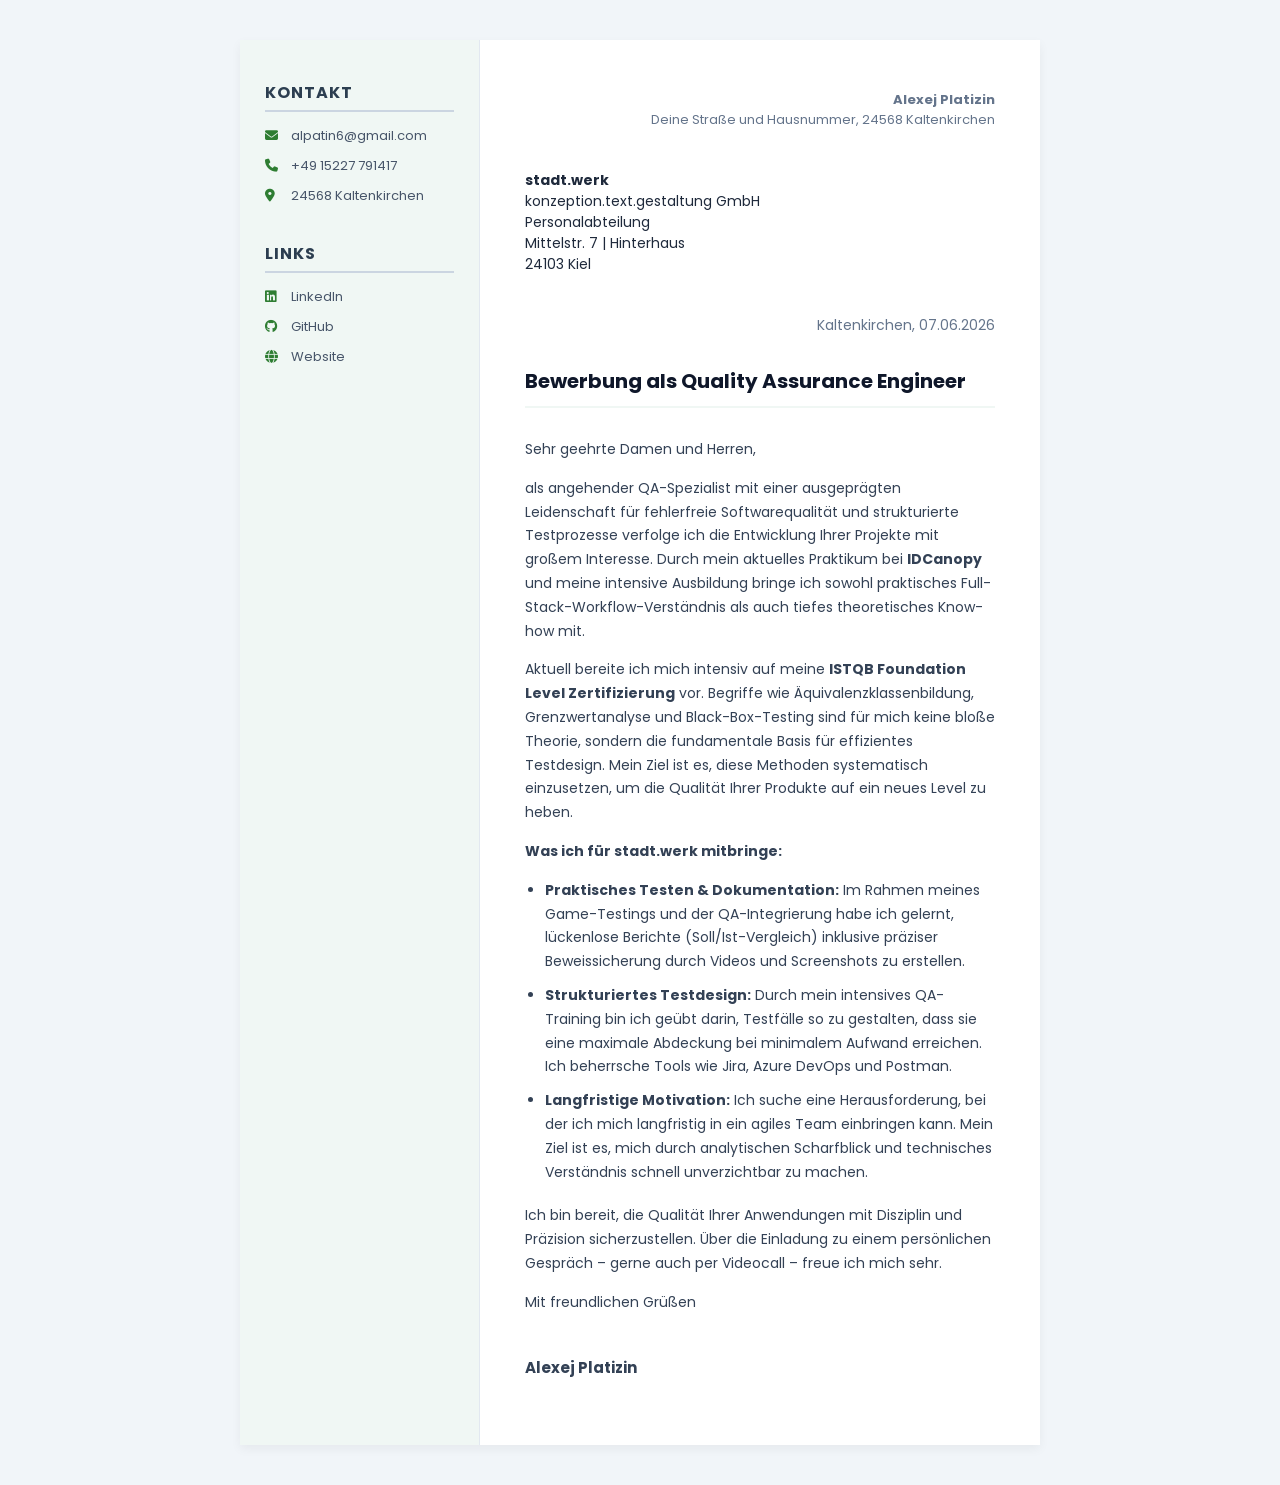
==== anschreiben.html @ 5e62adc7 "templates to compled website anschreibem.html & anschreiben.css" ====
<!DOCTYPE html>
<html lang="de">
<head>
    <meta charset="UTF-8">
    <meta name="viewport" content="width=device-width, initial-scale=1.0">
    <title>Bewerbung | Alexej Platizin</title>
    <link href="https://fonts.googleapis.com/css2?family=Poppins:wght=300;400;600;700&display=swap" rel="stylesheet">
    <link rel="stylesheet" href="https://cdnjs.cloudflare.com/ajax/libs/font-awesome/6.4.0/css/all.min.css">
    <link rel="stylesheet" href="anschreiben.css">
</head>
<body>

    <div class="bewerbung-container">

        <aside class="sidebar">
            <div class="sidebar-section">
                <h3>Kontakt</h3>
                <p><i class="fas fa-envelope"></i> <a href="mailto:alpatin6@gmail.com">alpatin6@gmail.com</a></p>
                <p><i class="fas fa-phone"></i> +49 15227 791417</p>
                <p><i class="fas fa-map-marker-alt"></i> 24568 Kaltenkirchen</p>
            </div>

            <div class="sidebar-section">
                <h3>Links</h3>
                <p><i class="fab fa-linkedin"></i> <a href="https://www.linkedin.com/notifications/?filter=all" target="_blank">LinkedIn</a></p>
                <p><i class="fab fa-github"></i> <a href="https://github.com/Alexej76-ux" target="_blank">GitHub</a></p>
                <p><i class="fas fa-globe"></i> <a href="https://alexej-platizin.vercel.app" target="_blank">Website</a></p>
            </div>
        </aside>

        <main class="main-content">

            <div class="sender-info">
                <strong>Alexej Platizin</strong><br>
                Deine Straße und Hausnummer, 24568 Kaltenkirchen
            </div>

            <div class="recipient-info">
                <strong>stadt.werk</strong><br>
                konzeption.text.gestaltung GmbH<br>
                Personalabteilung<br>
                Mittelstr. 7 | Hinterhaus<br>
                24103 Kiel
            </div>

            <div class="date-line">Kaltenkirchen, 07.06.2026</div>

            <h1 class="subject">Bewerbung als Quality Assurance Engineer</h1>

            <article class="letter-body">
                <p>Sehr geehrte Damen und Herren,</p>

                <p>als angehender QA-Spezialist mit einer ausgeprägten Leidenschaft für fehlerfreie Softwarequalität und strukturierte Testprozesse verfolge ich die Entwicklung Ihrer Projekte mit großem Interesse. Durch mein aktuelles Praktikum bei <strong>IDCanopy</strong> und meine intensive Ausbildung bringe ich sowohl praktisches Full-Stack-Workflow-Verständnis als auch tiefes theoretisches Know-how mit.</p>

                <p>Aktuell bereite ich mich intensiv auf meine <strong>ISTQB Foundation Level Zertifizierung</strong> vor. Begriffe wie Äquivalenzklassenbildung, Grenzwertanalyse und Black-Box-Testing sind für mich keine bloße Theorie, sondern die fundamentale Basis für effizientes Testdesign. Mein Ziel ist es, diese Methoden systematisch einzusetzen, um die Qualität Ihrer Produkte auf ein neues Level zu heben.</p>

                <p><strong>Was ich für stadt.werk mitbringe:</strong></p>
                <ul>
                    <li><strong>Praktisches Testen &amp; Dokumentation:</strong> Im Rahmen meines Game-Testings und der QA-Integrierung habe ich gelernt, lückenlose Berichte (Soll/Ist-Vergleich) inklusive präziser Beweissicherung durch Videos und Screenshots zu erstellen.</li>
                    <li><strong>Strukturiertes Testdesign:</strong> Durch mein intensives QA-Training bin ich geübt darin, Testfälle so zu gestalten, dass sie eine maximale Abdeckung bei minimalem Aufwand erreichen. Ich beherrsche Tools wie Jira, Azure DevOps und Postman.</li>
                    <li><strong>Langfristige Motivation:</strong> Ich suche eine Herausforderung, bei der ich mich langfristig in ein agiles Team einbringen kann. Mein Ziel ist es, mich durch analytischen Scharfblick und technisches Verständnis schnell unverzichtbar zu machen.</li>
                </ul>

                <p>Ich bin bereit, die Qualität Ihrer Anwendungen mit Disziplin und Präzision sicherzustellen. Über die Einladung zu einem persönlichen Gespräch – gerne auch per Videocall – freue ich mich sehr.</p>

                <p>Mit freundlichen Grüßen</p>

                <p class="signature">
                    <strong>Alexej Platizin</strong>
                </p>
            </article>
        </main>

    </div>

</body>
</html>
---- anschreiben.css ----
* {
    margin: 0;
    padding: 0;
    box-sizing: border-box;
    font-family: 'Poppins', sans-serif;
}

body {
    background-color: #f1f5f9;
    padding: 40px 0;
    display: flex;
    justify-content: center;
}

.bewerbung-container {
    width: 800px;
    min-height: 1120px; /* Идеальный размер под формат A4 */
    background-color: #ffffff;
    display: flex;
    box-shadow: 0 4px 10px rgba(0, 0, 0, 0.05);
}

/* Левая панель — очень нежный, бледный зелёный */
.sidebar {
    width: 240px;
    background-color: #f0f7f4; /* Ganz hauchgrün */
    padding: 40px 25px;
    border-right: 1px solid #e2e8f0;
}

.sidebar-section {
    margin-bottom: 35px;
}

.sidebar-section h3 {
    font-size: 16px;
    color: #2c3e50;
    margin-bottom: 15px;
    text-transform: uppercase;
    letter-spacing: 1px;
    border-bottom: 2px solid #cbd5e1;
    padding-bottom: 5px;
}

.sidebar-section p {
    font-size: 13px;
    color: #475569;
    margin-bottom: 12px;
    line-height: 1.4;
    word-break: break-all;
}

.sidebar-section i {
    color: #2e7d32; /* Приглушенный зеленый для иконок */
    margin-right: 8px;
    width: 15px;
}

.sidebar-section a {
    color: #475569;
    text-decoration: none;
}

.sidebar-section a:hover {
    color: #2e7d32;
}

/* Правая основная часть */
.main-content {
    flex: 1;
    padding: 50px 45px;
    background-color: #ffffff;
}

.sender-info {
    font-size: 13px;
    color: #64748b;
    text-align: right;
    margin-bottom: 40px;
}

.recipient-info {
    font-size: 14px;
    color: #1e293b;
    line-height: 1.5;
    margin-bottom: 40px;
}

.date-line {
    text-align: right;
    font-size: 14px;
    color: #64748b;
    margin-bottom: 30px;
}

.subject {
    font-size: 20px;
    color: #0f172a;
    font-weight: 700;
    margin-bottom: 30px;
    border-bottom: 2px solid #f0f7f4;
    padding-bottom: 10px;
}

.letter-body {
    font-size: 14px;
    color: #334155;
    line-height: 1.7;
}

.letter-body p {
    margin-bottom: 15px;
}

.letter-body ul {
    margin-left: 20px;
    margin-bottom: 20px;
}

.letter-body ul li {
    margin-bottom: 10px;
}

.signature {
    margin-top: 40px;
    font-size: 15px;
}
.signature p {
    margin-bottom: 5px;
}

/* --- Адаптивность для мобильных телефонов --- */
@media (max-width: 768px) {
    .bewerbung-container {
        width: 100%;
        flex-direction: column; /* На телефоне боковая панель уйдет наверх, а текст вниз */
    }

    .sidebar {
        width: 100%;
        border-right: none;
        border-bottom: 1px solid #e2e8f0;
    }

    .subject {
        font-size: 16px; /* Уменьшаем заголовок на телефонах, чтобы он не ломался */
        line-height: 1.4;
        word-wrap: break-word;
        hyphens: auto; /* Включает правильный немецкий перенос слов, если телефон слишком узкий */
    }
}
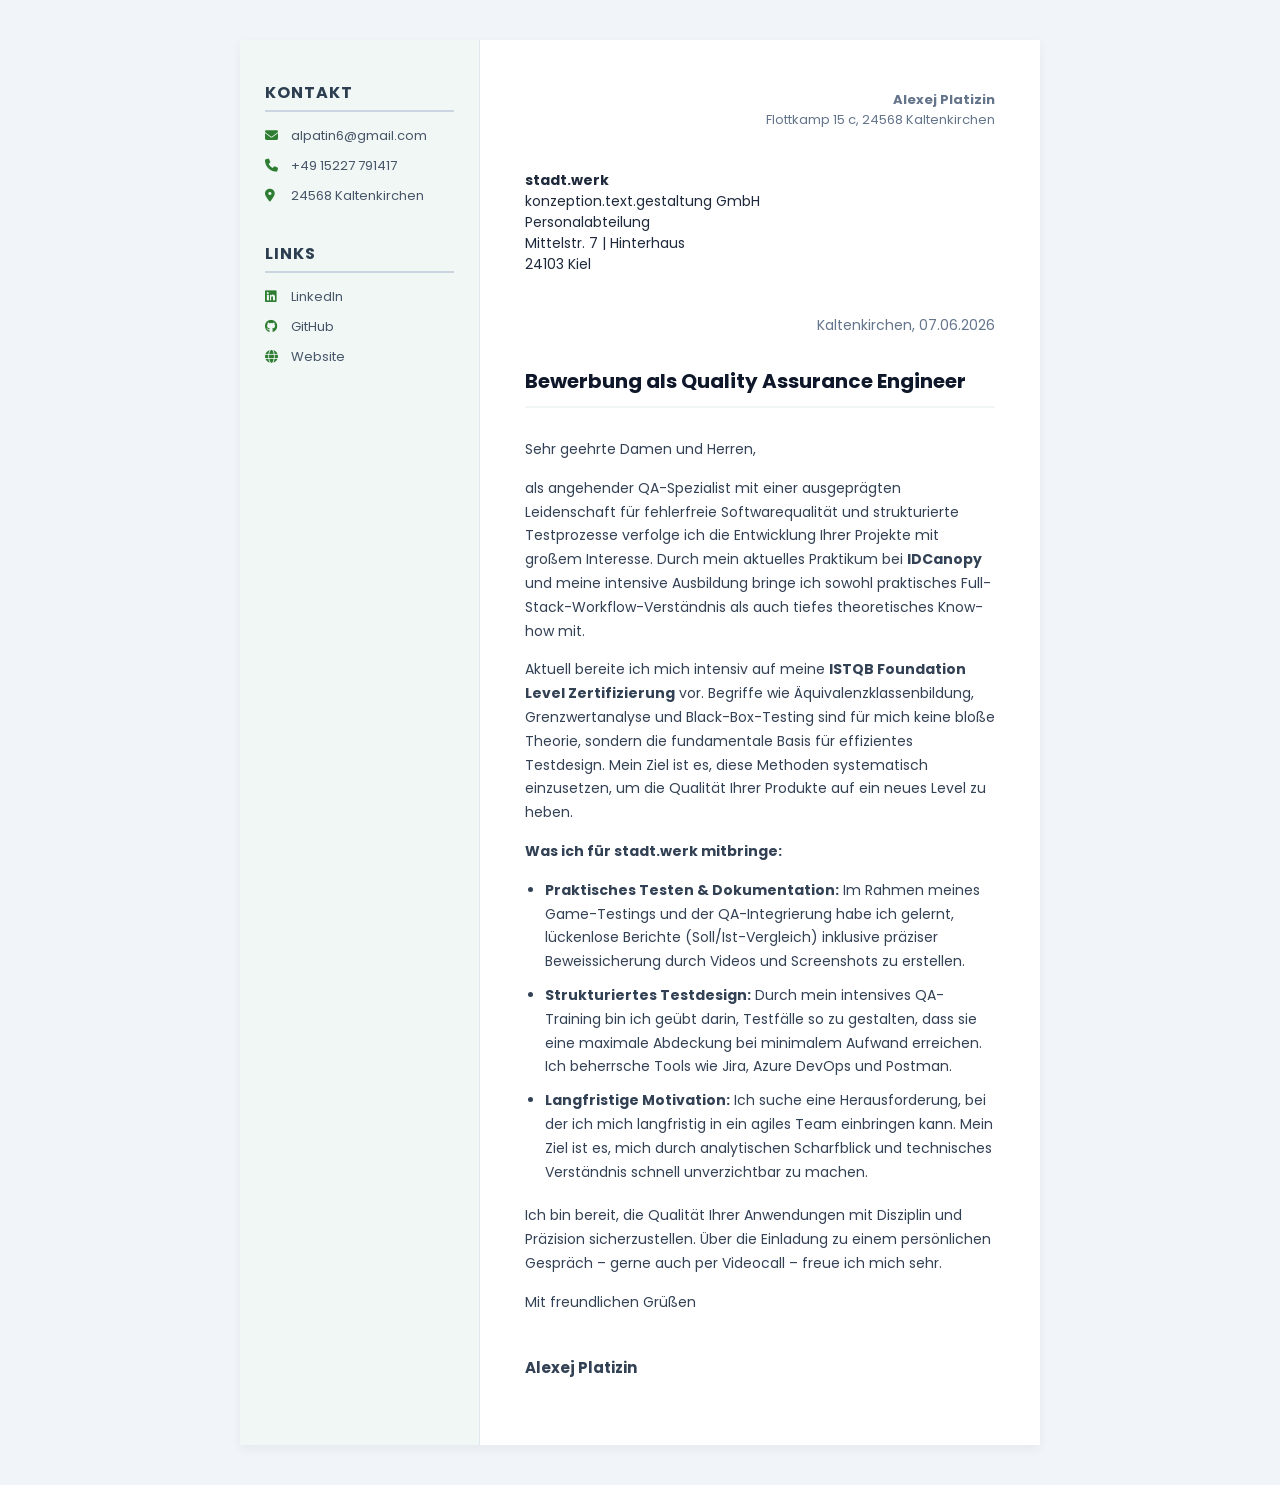
==== commit 71c146e0: "fix: add anschreiben to current repository" ====
--- a/anschreiben.html
+++ b/anschreiben.html
@@ -32,7 +32,7 @@
 
             <div class="sender-info">
                 <strong>Alexej Platizin</strong><br>
-                Deine Straße und Hausnummer, 24568 Kaltenkirchen
+               Flottkamp 15 c, 24568 Kaltenkirchen
             </div>
 
             <div class="recipient-info">
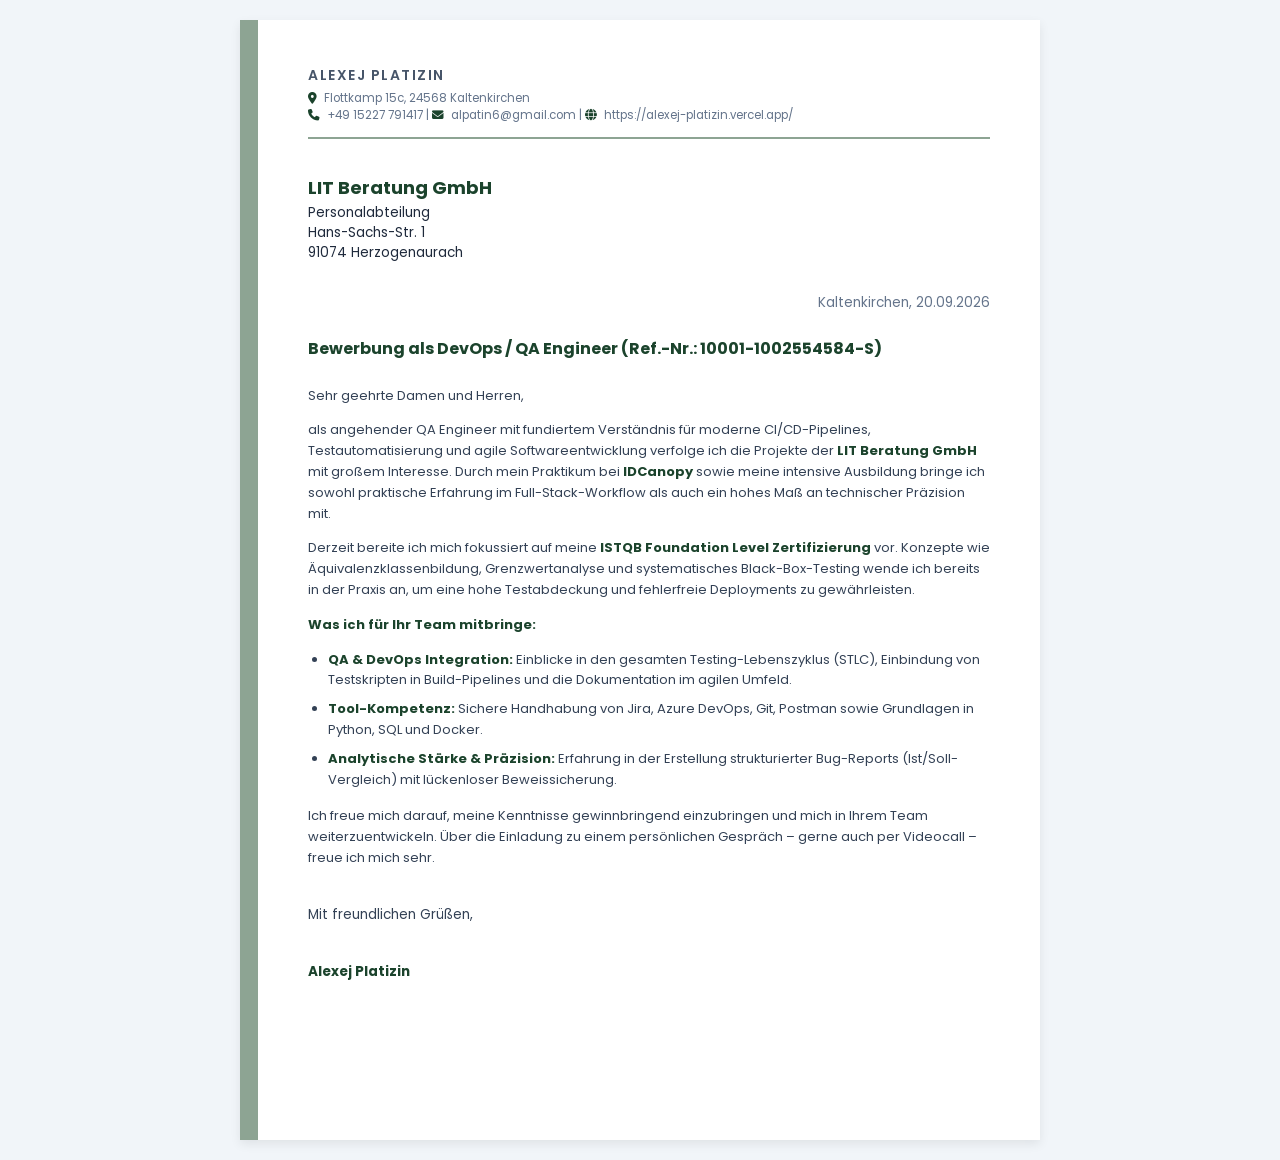
==== commit 03ce1b8d: "Zertifikate zur Masterschool hinzugefügt" ====
--- a/anschreiben.html
+++ b/anschreiben.html
@@ -3,74 +3,67 @@
 <head>
     <meta charset="UTF-8">
     <meta name="viewport" content="width=device-width, initial-scale=1.0">
-    <title>Bewerbung | Alexej Platizin</title>
-    <link href="https://fonts.googleapis.com/css2?family=Poppins:wght=300;400;600;700&display=swap" rel="stylesheet">
+    <title>Anschreiben - Alexej Platizin</title>
+    <link href="https://fonts.googleapis.com/css2?family=Poppins:wght@300;400;600;700&display=swap" rel="stylesheet">
     <link rel="stylesheet" href="https://cdnjs.cloudflare.com/ajax/libs/font-awesome/6.4.0/css/all.min.css">
     <link rel="stylesheet" href="anschreiben.css">
 </head>
 <body>
 
     <div class="bewerbung-container">
+        <!-- FARBSTRICH LINKS -->
+        <div class="accent-stripe"></div>
 
-        <aside class="sidebar">
-            <div class="sidebar-section">
-                <h3>Kontakt</h3>
-                <p><i class="fas fa-envelope"></i> <a href="mailto:alpatin6@gmail.com">alpatin6@gmail.com</a></p>
-                <p><i class="fas fa-phone"></i> +49 15227 791417</p>
-                <p><i class="fas fa-map-marker-alt"></i> 24568 Kaltenkirchen</p>
+        <div class="content-wrapper">
+            <!-- HEADER MIT DEINEM NAMEN (KLEINER FORMATIERT) -->
+            <header class="header-contact">
+                <h2 class="sender-name">Alexej Platizin</h2>
+                <p class="address-line"><i class="fas fa-map-marker-alt"></i> Flottkamp 15c, 24568 Kaltenkirchen</p>
+                <p class="contact-line">
+                    <i class="fas fa-phone"></i> +49 15227 791417 |
+                    <i class="fas fa-envelope"></i> alpatin6@gmail.com |
+                    <i class="fas fa-globe"></i> https://alexej-platizin.vercel.app/
+                </p>
+            </header>
+
+            <!-- EMPFÄNGER (LIT BERATUNG GMBH - JETZT PROMINENT UND GROSS) -->
+            <div class="recipient-info">
+                <span class="company-name">LIT Beratung GmbH</span><br>
+                Personalabteilung<br>
+                Hans-Sachs-Str. 1<br>
+                91074 Herzogenaurach
             </div>
 
-            <div class="sidebar-section">
-                <h3>Links</h3>
-                <p><i class="fab fa-linkedin"></i> <a href="https://www.linkedin.com/notifications/?filter=all" target="_blank">LinkedIn</a></p>
-                <p><i class="fab fa-github"></i> <a href="https://github.com/Alexej76-ux" target="_blank">GitHub</a></p>
-                <p><i class="fas fa-globe"></i> <a href="https://alexej-platizin.vercel.app" target="_blank">Website</a></p>
-            </div>
-        </aside>
-
-        <main class="main-content">
-
-            <div class="sender-info">
-                <strong>Alexej Platizin</strong><br>
-               Flottkamp 15 c, 24568 Kaltenkirchen
+            <div class="date-line">
+                Kaltenkirchen, 20.09.2026
             </div>
 
-            <div class="recipient-info">
-                <strong>stadt.werk</strong><br>
-                konzeption.text.gestaltung GmbH<br>
-                Personalabteilung<br>
-                Mittelstr. 7 | Hinterhaus<br>
-                24103 Kiel
-            </div>
+            <!-- BETREFF -->
+            <h1 class="subject">Bewerbung als DevOps / QA Engineer (Ref.-Nr.: 10001-1002554584-S)</h1>
 
-            <div class="date-line">Kaltenkirchen, 07.06.2026</div>
-
-            <h1 class="subject">Bewerbung als Quality Assurance Engineer</h1>
-
-            <article class="letter-body">
+            <!-- TEXTINHALT -->
+            <div class="letter-body">
                 <p>Sehr geehrte Damen und Herren,</p>
 
-                <p>als angehender QA-Spezialist mit einer ausgeprägten Leidenschaft für fehlerfreie Softwarequalität und strukturierte Testprozesse verfolge ich die Entwicklung Ihrer Projekte mit großem Interesse. Durch mein aktuelles Praktikum bei <strong>IDCanopy</strong> und meine intensive Ausbildung bringe ich sowohl praktisches Full-Stack-Workflow-Verständnis als auch tiefes theoretisches Know-how mit.</p>
+                <p>als angehender QA Engineer mit fundiertem Verständnis für moderne CI/CD-Pipelines, Testautomatisierung und agile Softwareentwicklung verfolge ich die Projekte der <strong>LIT Beratung GmbH</strong> mit großem Interesse. Durch mein Praktikum bei <strong>IDCanopy</strong> sowie meine intensive Ausbildung bringe ich sowohl praktische Erfahrung im Full-Stack-Workflow als auch ein hohes Maß an technischer Präzision mit.</p>
 
-                <p>Aktuell bereite ich mich intensiv auf meine <strong>ISTQB Foundation Level Zertifizierung</strong> vor. Begriffe wie Äquivalenzklassenbildung, Grenzwertanalyse und Black-Box-Testing sind für mich keine bloße Theorie, sondern die fundamentale Basis für effizientes Testdesign. Mein Ziel ist es, diese Methoden systematisch einzusetzen, um die Qualität Ihrer Produkte auf ein neues Level zu heben.</p>
+                <p>Derzeit bereite ich mich fokussiert auf meine <strong>ISTQB Foundation Level Zertifizierung</strong> vor. Konzepte wie Äquivalenzklassenbildung, Grenzwertanalyse und systematisches Black-Box-Testing wende ich bereits in der Praxis an, um eine hohe Testabdeckung und fehlerfreie Deployments zu gewährleisten.</p>
 
-                <p><strong>Was ich für stadt.werk mitbringe:</strong></p>
+                <p><strong>Was ich für Ihr Team mitbringe:</strong></p>
                 <ul>
-                    <li><strong>Praktisches Testen &amp; Dokumentation:</strong> Im Rahmen meines Game-Testings und der QA-Integrierung habe ich gelernt, lückenlose Berichte (Soll/Ist-Vergleich) inklusive präziser Beweissicherung durch Videos und Screenshots zu erstellen.</li>
-                    <li><strong>Strukturiertes Testdesign:</strong> Durch mein intensives QA-Training bin ich geübt darin, Testfälle so zu gestalten, dass sie eine maximale Abdeckung bei minimalem Aufwand erreichen. Ich beherrsche Tools wie Jira, Azure DevOps und Postman.</li>
-                    <li><strong>Langfristige Motivation:</strong> Ich suche eine Herausforderung, bei der ich mich langfristig in ein agiles Team einbringen kann. Mein Ziel ist es, mich durch analytischen Scharfblick und technisches Verständnis schnell unverzichtbar zu machen.</li>
+                    <li><strong>QA & DevOps Integration:</strong> Einblicke in den gesamten Testing-Lebenszyklus (STLC), Einbindung von Testskripten in Build-Pipelines und die Dokumentation im agilen Umfeld.</li>
+                    <li><strong>Tool-Kompetenz:</strong> Sichere Handhabung von Jira, Azure DevOps, Git, Postman sowie Grundlagen in Python, SQL und Docker.</li>
+                    <li><strong>Analytische Stärke & Präzision:</strong> Erfahrung in der Erstellung strukturierter Bug-Reports (Ist/Soll-Vergleich) mit lückenloser Beweissicherung.</li>
                 </ul>
 
-                <p>Ich bin bereit, die Qualität Ihrer Anwendungen mit Disziplin und Präzision sicherzustellen. Über die Einladung zu einem persönlichen Gespräch – gerne auch per Videocall – freue ich mich sehr.</p>
+                <p>Ich freue mich darauf, meine Kenntnisse gewinnbringend einzubringen und mich in Ihrem Team weiterzuentwickeln. Über die Einladung zu einem persönlichen Gespräch – gerne auch per Videocall – freue ich mich sehr.</p>
 
-                <p>Mit freundlichen Grüßen</p>
-
-                <p class="signature">
-                    <strong>Alexej Platizin</strong>
-                </p>
-            </article>
-        </main>
-
+                <div class="signature">
+                    <p>Mit freundlichen Grüßen,</p><br>
+                    <p><strong>Alexej Platizin</strong></p>
+                </div>
+            </div>
+        </div>
     </div>
 
 </body>
--- a/anschreiben.css
+++ b/anschreiben.css
@@ -3,149 +3,137 @@
     padding: 0;
     box-sizing: border-box;
     font-family: 'Poppins', sans-serif;
+    -webkit-print-color-adjust: exact !important;
+    print-color-adjust: exact !important;
 }
 
 body {
     background-color: #f1f5f9;
-    padding: 40px 0;
+    padding: 20px 0;
     display: flex;
     justify-content: center;
 }
 
 .bewerbung-container {
     width: 800px;
-    min-height: 1120px; /* Идеальный размер под формат A4 */
+    min-height: 1120px;
     background-color: #ffffff;
     display: flex;
-    box-shadow: 0 4px 10px rgba(0, 0, 0, 0.05);
+    box-shadow: 0 4px 10px rgba(0, 0, 0, 0.08);
+    position: relative;
 }
 
-/* Левая панель — очень нежный, бледный зелёный */
-.sidebar {
-    width: 240px;
-    background-color: #f0f7f4; /* Ganz hauchgrün */
-    padding: 40px 25px;
-    border-right: 1px solid #e2e8f0;
+/* 1. AKZENTSTRICH LINKS */
+.accent-stripe {
+    width: 18px;
+    background-color: #8da493 !important;
+    min-height: 100%;
 }
 
-.sidebar-section {
-    margin-bottom: 35px;
+/* 2. INHALTSBEREICH RECHTS */
+.content-wrapper {
+    flex: 1;
+    padding: 45px 50px;
 }
 
-.sidebar-section h3 {
-    font-size: 16px;
-    color: #2c3e50;
-    margin-bottom: 15px;
-    text-transform: uppercase;
-    letter-spacing: 1px;
-    border-bottom: 2px solid #cbd5e1;
-    padding-bottom: 5px;
+/* 3. DUNKELGRÜNE HIGHLIGHTS UND FETTSCHRIFT */
+strong, b {
+    color: #1b432c !important;
+    font-weight: 700;
 }
 
-.sidebar-section p {
-    font-size: 13px;
-    color: #475569;
-    margin-bottom: 12px;
-    line-height: 1.4;
-    word-break: break-all;
+/* 4. ABSENDER-HEADER: NAME SCHLANK UND KLEINER (14px) */
+.header-contact {
+    margin-bottom: 35px;
+    border-bottom: 2px solid #8da493;
+    padding-bottom: 12px;
 }
 
-.sidebar-section i {
-    color: #2e7d32; /* Приглушенный зеленый для иконок */
-    margin-right: 8px;
-    width: 15px;
+.header-contact .sender-name {
+    font-size: 14px;
+    text-transform: uppercase;
+    letter-spacing: 1.5px;
+    color: #475569 !important;
+    font-weight: 600;
+    margin-bottom: 4px;
 }
 
-.sidebar-section a {
-    color: #475569;
-    text-decoration: none;
+.header-contact p {
+    font-size: 11.5px;
+    color: #64748b;
+    line-height: 1.5;
 }
 
-.sidebar-section a:hover {
-    color: #2e7d32;
+.header-contact i {
+    color: #1b432c !important;
+    margin-right: 4px;
 }
 
-/* Правая основная часть */
-.main-content {
-    flex: 1;
-    padding: 50px 45px;
-    background-color: #ffffff;
+/* 5. EMPFÄNGER-BEREICH: "LIT BERATUNG GMBH" PROMINENT & GROSS (18px) */
+.recipient-info {
+    font-size: 13.5px;
+    color: #1e293b;
+    line-height: 1.5;
+    margin-bottom: 30px;
 }
 
-.sender-info {
-    font-size: 13px;
-    color: #64748b;
-    text-align: right;
-    margin-bottom: 40px;
-}
-
-.recipient-info {
-    font-size: 14px;
-    color: #1e293b;
-    line-height: 1.5;
-    margin-bottom: 40px;
+.recipient-info .company-name {
+    font-size: 18px;
+    font-weight: 700;
+    color: #1b432c !important;
+    display: inline-block;
+    margin-bottom: 2px;
 }
 
 .date-line {
     text-align: right;
-    font-size: 14px;
+    font-size: 13.5px;
     color: #64748b;
-    margin-bottom: 30px;
+    margin-bottom: 25px;
 }
 
+/* 6. BETREFF UND TEXTINHALT */
 .subject {
-    font-size: 20px;
-    color: #0f172a;
+    font-size: 16px;
+    color: #1b432c !important;
     font-weight: 700;
-    margin-bottom: 30px;
-    border-bottom: 2px solid #f0f7f4;
-    padding-bottom: 10px;
+    margin-bottom: 25px;
+    line-height: 1.4;
 }
 
 .letter-body {
-    font-size: 14px;
+    font-size: 13px;
     color: #334155;
-    line-height: 1.7;
+    line-height: 1.6;
 }
 
 .letter-body p {
-    margin-bottom: 15px;
+    margin-bottom: 14px;
 }
 
 .letter-body ul {
     margin-left: 20px;
-    margin-bottom: 20px;
+    margin-bottom: 16px;
 }
 
 .letter-body ul li {
-    margin-bottom: 10px;
+    margin-bottom: 8px;
 }
 
 .signature {
-    margin-top: 40px;
-    font-size: 15px;
-}
-.signature p {
-    margin-bottom: 5px;
+    margin-top: 35px;
+    font-size: 13.5px;
 }
 
-/* --- Адаптивность для мобильных телефонов --- */
-@media (max-width: 768px) {
+/* DRUCK- EINSTELLUNGEN */
+@media print {
+    body {
+        background-color: #ffffff;
+        padding: 0;
+    }
     .bewerbung-container {
+        box-shadow: none;
         width: 100%;
-        flex-direction: column; /* На телефоне боковая панель уйдет наверх, а текст вниз */
-    }
-
-    .sidebar {
-        width: 100%;
-        border-right: none;
-        border-bottom: 1px solid #e2e8f0;
-    }
-
-    .subject {
-        font-size: 16px; /* Уменьшаем заголовок на телефонах, чтобы он не ломался */
-        line-height: 1.4;
-        word-wrap: break-word;
-        hyphens: auto; /* Включает правильный немецкий перенос слов, если телефон слишком узкий */
+        min-height: 100vh;
     }
 }
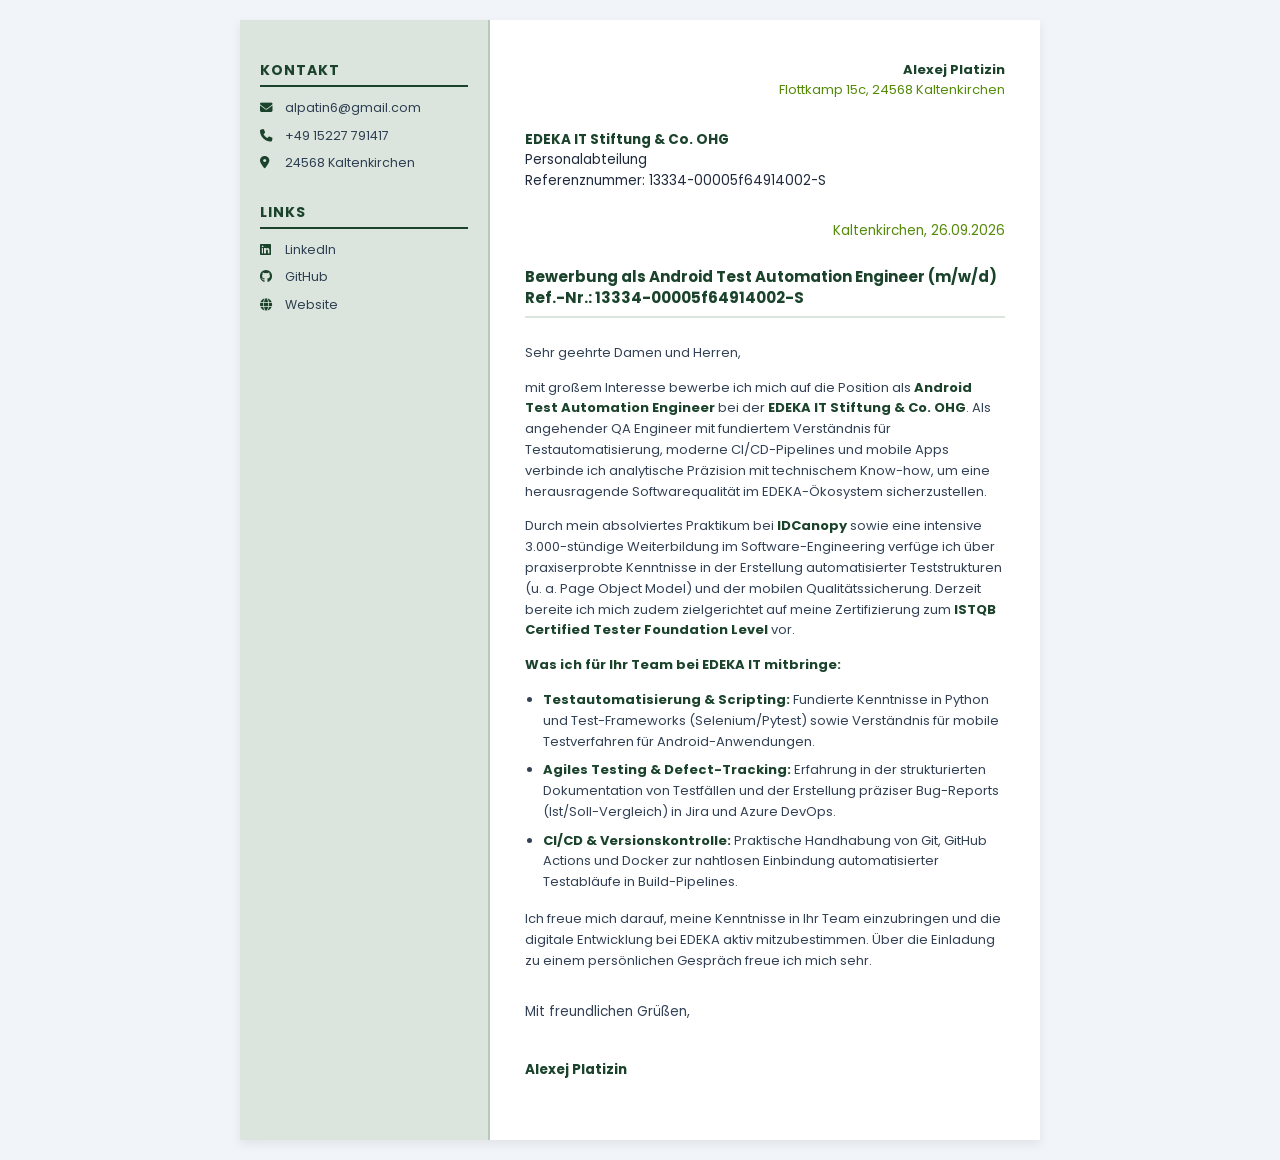
==== commit 067700d7: "fixed Anschreiben" ====
--- a/anschreiben.html
+++ b/anschreiben.html
@@ -11,59 +11,64 @@
 <body>
 
     <div class="bewerbung-container">
-        <!-- FARBSTRICH LINKS -->
-        <div class="accent-stripe"></div>
+        <!-- Grau-Grüne Sidebar links -->
+        <aside class="sidebar">
+            <div class="sidebar-section">
+                <h3>Kontakt</h3>
+                <p><i class="fas fa-envelope"></i> alpatin6@gmail.com</p>
+                <p><i class="fas fa-phone"></i> +49 15227 791417</p>
+                <p><i class="fas fa-map-marker-alt"></i> 24568 Kaltenkirchen</p>
+            </div>
 
-        <div class="content-wrapper">
-            <!-- HEADER MIT DEINEM NAMEN (KLEINER FORMATIERT) -->
-            <header class="header-contact">
-                <h2 class="sender-name">Alexej Platizin</h2>
-                <p class="address-line"><i class="fas fa-map-marker-alt"></i> Flottkamp 15c, 24568 Kaltenkirchen</p>
-                <p class="contact-line">
-                    <i class="fas fa-phone"></i> +49 15227 791417 |
-                    <i class="fas fa-envelope"></i> alpatin6@gmail.com |
-                    <i class="fas fa-globe"></i> https://alexej-platizin.vercel.app/
-                </p>
-            </header>
+            <div class="sidebar-section">
+                <h3>Links</h3>
+                <p><i class="fab fa-linkedin"></i> <a href="https://www.linkedin.com/in/alexej-platizin" target="_blank">LinkedIn</a></p>
+                <p><i class="fab fa-github"></i> <a href="https://github.com/Alexej76-ux" target="_blank">GitHub</a></p>
+                <p><i class="fas fa-globe"></i> <a href="https://alexej-qa-portfolio.vercel.app" target="_blank">Website</a></p>
+            </div>
+        </aside>
 
-            <!-- EMPFÄNGER (LIT BERATUNG GMBH - JETZT PROMINENT UND GROSS) -->
+        <!-- Hauptinhalt rechts -->
+        <main class="main-content">
+            <div class="sender-info">
+                <strong>Alexej Platizin</strong><br>
+                Flottkamp 15c, 24568 Kaltenkirchen
+            </div>
+
             <div class="recipient-info">
-                <span class="company-name">LIT Beratung GmbH</span><br>
+                <strong>EDEKA IT Stiftung & Co. OHG</strong><br>
                 Personalabteilung<br>
-                Hans-Sachs-Str. 1<br>
-                91074 Herzogenaurach
+                Referenznummer: 13334-00005f64914002-S
             </div>
 
             <div class="date-line">
-                Kaltenkirchen, 20.09.2026
+                Kaltenkirchen, 26.09.2026
             </div>
 
-            <!-- BETREFF -->
-            <h1 class="subject">Bewerbung als DevOps / QA Engineer (Ref.-Nr.: 10001-1002554584-S)</h1>
+            <h1 class="subject">Bewerbung als Android Test Automation Engineer (m/w/d)<br>Ref.-Nr.: 13334-00005f64914002-S</h1>
 
-            <!-- TEXTINHALT -->
             <div class="letter-body">
                 <p>Sehr geehrte Damen und Herren,</p>
 
-                <p>als angehender QA Engineer mit fundiertem Verständnis für moderne CI/CD-Pipelines, Testautomatisierung und agile Softwareentwicklung verfolge ich die Projekte der <strong>LIT Beratung GmbH</strong> mit großem Interesse. Durch mein Praktikum bei <strong>IDCanopy</strong> sowie meine intensive Ausbildung bringe ich sowohl praktische Erfahrung im Full-Stack-Workflow als auch ein hohes Maß an technischer Präzision mit.</p>
+                <p>mit großem Interesse bewerbe ich mich auf die Position als <strong>Android Test Automation Engineer</strong> bei der <strong>EDEKA IT Stiftung & Co. OHG</strong>. Als angehender QA Engineer mit fundiertem Verständnis für Testautomatisierung, moderne CI/CD-Pipelines und mobile Apps verbinde ich analytische Präzision mit technischem Know-how, um eine herausragende Softwarequalität im EDEKA-Ökosystem sicherzustellen.</p>
 
-                <p>Derzeit bereite ich mich fokussiert auf meine <strong>ISTQB Foundation Level Zertifizierung</strong> vor. Konzepte wie Äquivalenzklassenbildung, Grenzwertanalyse und systematisches Black-Box-Testing wende ich bereits in der Praxis an, um eine hohe Testabdeckung und fehlerfreie Deployments zu gewährleisten.</p>
+                <p>Durch mein absolviertes Praktikum bei <strong>IDCanopy</strong> sowie eine intensive 3.000-stündige Weiterbildung im Software-Engineering verfüge ich über praxiserprobte Kenntnisse in der Erstellung automatisierter Teststrukturen (u. a. Page Object Model) und der mobilen Qualitätssicherung. Derzeit bereite ich mich zudem zielgerichtet auf meine Zertifizierung zum <strong>ISTQB Certified Tester Foundation Level</strong> vor.</p>
 
-                <p><strong>Was ich für Ihr Team mitbringe:</strong></p>
+                <p><strong>Was ich für Ihr Team bei EDEKA IT mitbringe:</strong></p>
                 <ul>
-                    <li><strong>QA & DevOps Integration:</strong> Einblicke in den gesamten Testing-Lebenszyklus (STLC), Einbindung von Testskripten in Build-Pipelines und die Dokumentation im agilen Umfeld.</li>
-                    <li><strong>Tool-Kompetenz:</strong> Sichere Handhabung von Jira, Azure DevOps, Git, Postman sowie Grundlagen in Python, SQL und Docker.</li>
-                    <li><strong>Analytische Stärke & Präzision:</strong> Erfahrung in der Erstellung strukturierter Bug-Reports (Ist/Soll-Vergleich) mit lückenloser Beweissicherung.</li>
+                    <li><strong>Testautomatisierung & Scripting:</strong> Fundierte Kenntnisse in Python und Test-Frameworks (Selenium/Pytest) sowie Verständnis für mobile Testverfahren für Android-Anwendungen.</li>
+                    <li><strong>Agiles Testing & Defect-Tracking:</strong> Erfahrung in der strukturierten Dokumentation von Testfällen und der Erstellung präziser Bug-Reports (Ist/Soll-Vergleich) in Jira und Azure DevOps.</li>
+                    <li><strong>CI/CD & Versionskontrolle:</strong> Praktische Handhabung von Git, GitHub Actions und Docker zur nahtlosen Einbindung automatisierter Testabläufe in Build-Pipelines.</li>
                 </ul>
 
-                <p>Ich freue mich darauf, meine Kenntnisse gewinnbringend einzubringen und mich in Ihrem Team weiterzuentwickeln. Über die Einladung zu einem persönlichen Gespräch – gerne auch per Videocall – freue ich mich sehr.</p>
+                <p>Ich freue mich darauf, meine Kenntnisse in Ihr Team einzubringen und die digitale Entwicklung bei EDEKA aktiv mitzubestimmen. Über die Einladung zu einem persönlichen Gespräch freue ich mich sehr.</p>
 
                 <div class="signature">
                     <p>Mit freundlichen Grüßen,</p><br>
                     <p><strong>Alexej Platizin</strong></p>
                 </div>
             </div>
-        </div>
+        </main>
     </div>
 
 </body>
--- a/anschreiben.css
+++ b/anschreiben.css
@@ -20,56 +20,68 @@
     background-color: #ffffff;
     display: flex;
     box-shadow: 0 4px 10px rgba(0, 0, 0, 0.08);
-    position: relative;
 }
 
-/* 1. AKZENTSTRICH LINKS */
-.accent-stripe {
-    width: 18px;
-    background-color: #8da493 !important;
-    min-height: 100%;
+/* Grau-Grüne Sidebar links (Farbe wie bei LIT) */
+.sidebar {
+    width: 250px;
+    background-color: #dbe4dd !important;
+    padding: 40px 20px;
+    border-right: 2px solid #b8c9bc;
 }
 
-/* 2. INHALTSBEREICH RECHTS */
-.content-wrapper {
-    flex: 1;
-    padding: 45px 50px;
+.sidebar-section {
+    margin-bottom: 30px;
 }
 
-/* 3. DUNKELGRÜNE HIGHLIGHTS UND FETTSCHRIFT */
+.sidebar-section h3 {
+    font-size: 14px;
+    color: #1b432c !important;
+    margin-bottom: 12px;
+    text-transform: uppercase;
+    letter-spacing: 1px;
+    border-bottom: 2px solid #1b432c !important;
+    padding-bottom: 4px;
+}
+
+.sidebar-section p {
+    font-size: 12.5px;
+    color: #2c3e50;
+    margin-bottom: 10px;
+    line-height: 1.4;
+    word-break: break-all;
+}
+
+.sidebar-section i {
+    color: #1b432c !important;
+    margin-right: 8px;
+    width: 14px;
+}
+
+.sidebar-section a {
+    color: #2c3e50;
+    text-decoration: none;
+}
+
+/* Hauptbereich rechts */
+.main-content {
+    flex: 1;
+    padding: 40px 35px;
+    background-color: #ffffff;
+}
+
 strong, b {
     color: #1b432c !important;
     font-weight: 700;
 }
 
-/* 4. ABSENDER-HEADER: NAME SCHLANK UND KLEINER (14px) */
-.header-contact {
-    margin-bottom: 35px;
-    border-bottom: 2px solid #8da493;
-    padding-bottom: 12px;
+.sender-info {
+    font-size: 13px;
+    color: #558a08;
+    text-align: right;
+    margin-bottom: 30px;
 }
 
-.header-contact .sender-name {
-    font-size: 14px;
-    text-transform: uppercase;
-    letter-spacing: 1.5px;
-    color: #475569 !important;
-    font-weight: 600;
-    margin-bottom: 4px;
-}
-
-.header-contact p {
-    font-size: 11.5px;
-    color: #64748b;
-    line-height: 1.5;
-}
-
-.header-contact i {
-    color: #1b432c !important;
-    margin-right: 4px;
-}
-
-/* 5. EMPFÄNGER-BEREICH: "LIT BERATUNG GMBH" PROMINENT & GROSS (18px) */
 .recipient-info {
     font-size: 13.5px;
     color: #1e293b;
@@ -77,28 +89,21 @@
     margin-bottom: 30px;
 }
 
-.recipient-info .company-name {
-    font-size: 18px;
-    font-weight: 700;
-    color: #1b432c !important;
-    display: inline-block;
-    margin-bottom: 2px;
-}
-
 .date-line {
     text-align: right;
     font-size: 13.5px;
-    color: #64748b;
+    color: #558a08;
     margin-bottom: 25px;
 }
 
-/* 6. BETREFF UND TEXTINHALT */
 .subject {
-    font-size: 16px;
+    font-size: 15px;
     color: #1b432c !important;
     font-weight: 700;
     margin-bottom: 25px;
     line-height: 1.4;
+    border-bottom: 2px solid #dbe4dd;
+    padding-bottom: 8px;
 }
 
 .letter-body {
@@ -112,7 +117,7 @@
 }
 
 .letter-body ul {
-    margin-left: 20px;
+    margin-left: 18px;
     margin-bottom: 16px;
 }
 
@@ -121,11 +126,10 @@
 }
 
 .signature {
-    margin-top: 35px;
+    margin-top: 30px;
     font-size: 13.5px;
 }
 
-/* DRUCK- EINSTELLUNGEN */
 @media print {
     body {
         background-color: #ffffff;
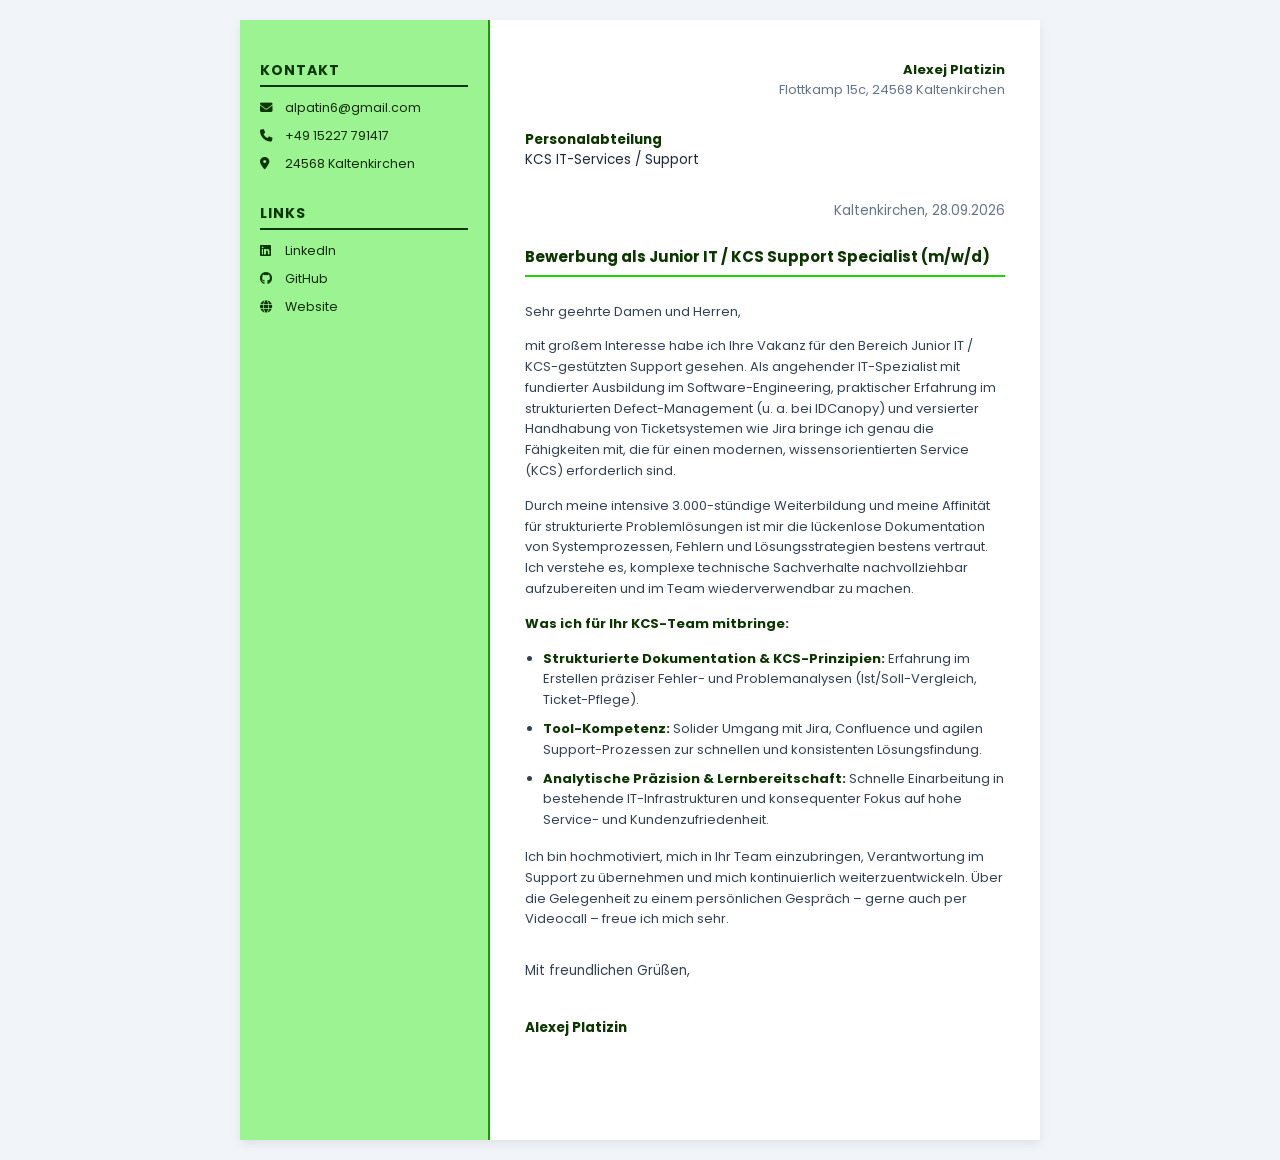
==== commit 6b6e07f9: "Anschreiben KCS angepasst und Farbe optimiert" ====
--- a/anschreiben.html
+++ b/anschreiben.html
@@ -3,7 +3,7 @@
 <head>
     <meta charset="UTF-8">
     <meta name="viewport" content="width=device-width, initial-scale=1.0">
-    <title>Anschreiben - Alexej Platizin</title>
+    <title>Bewerbung - Alexej Platizin</title>
     <link href="https://fonts.googleapis.com/css2?family=Poppins:wght@300;400;600;700&display=swap" rel="stylesheet">
     <link rel="stylesheet" href="https://cdnjs.cloudflare.com/ajax/libs/font-awesome/6.4.0/css/all.min.css">
     <link rel="stylesheet" href="anschreiben.css">
@@ -11,7 +11,7 @@
 <body>
 
     <div class="bewerbung-container">
-        <!-- Grau-Grüne Sidebar links -->
+        <!-- SIDEBAR LINKS (Salatgrün) -->
         <aside class="sidebar">
             <div class="sidebar-section">
                 <h3>Kontakt</h3>
@@ -28,7 +28,7 @@
             </div>
         </aside>
 
-        <!-- Hauptinhalt rechts -->
+        <!-- HAUPTINHALT RECHTS -->
         <main class="main-content">
             <div class="sender-info">
                 <strong>Alexej Platizin</strong><br>
@@ -36,32 +36,31 @@
             </div>
 
             <div class="recipient-info">
-                <strong>EDEKA IT Stiftung & Co. OHG</strong><br>
-                Personalabteilung<br>
-                Referenznummer: 13334-00005f64914002-S
+                <strong>Personalabteilung</strong><br>
+                KCS IT-Services / Support
             </div>
 
             <div class="date-line">
-                Kaltenkirchen, 26.09.2026
+                Kaltenkirchen, 28.09.2026
             </div>
 
-            <h1 class="subject">Bewerbung als Android Test Automation Engineer (m/w/d)<br>Ref.-Nr.: 13334-00005f64914002-S</h1>
+            <h1 class="subject">Bewerbung als Junior IT / KCS Support Specialist (m/w/d)</h1>
 
             <div class="letter-body">
                 <p>Sehr geehrte Damen und Herren,</p>
 
-                <p>mit großem Interesse bewerbe ich mich auf die Position als <strong>Android Test Automation Engineer</strong> bei der <strong>EDEKA IT Stiftung & Co. OHG</strong>. Als angehender QA Engineer mit fundiertem Verständnis für Testautomatisierung, moderne CI/CD-Pipelines und mobile Apps verbinde ich analytische Präzision mit technischem Know-how, um eine herausragende Softwarequalität im EDEKA-Ökosystem sicherzustellen.</p>
+                <p>mit großem Interesse habe ich Ihre Vakanz für den Bereich Junior IT / KCS-gestützten Support gesehen. Als angehender IT-Spezialist mit fundierter Ausbildung im Software-Engineering, praktischer Erfahrung im strukturierten Defect-Management (u. a. bei IDCanopy) und versierter Handhabung von Ticketsystemen wie Jira bringe ich genau die Fähigkeiten mit, die für einen modernen, wissensorientierten Service (KCS) erforderlich sind.</p>
 
-                <p>Durch mein absolviertes Praktikum bei <strong>IDCanopy</strong> sowie eine intensive 3.000-stündige Weiterbildung im Software-Engineering verfüge ich über praxiserprobte Kenntnisse in der Erstellung automatisierter Teststrukturen (u. a. Page Object Model) und der mobilen Qualitätssicherung. Derzeit bereite ich mich zudem zielgerichtet auf meine Zertifizierung zum <strong>ISTQB Certified Tester Foundation Level</strong> vor.</p>
+                <p>Durch meine intensive 3.000-stündige Weiterbildung und meine Affinität für strukturierte Problemlösungen ist mir die lückenlose Dokumentation von Systemprozessen, Fehlern und Lösungsstrategien bestens vertraut. Ich verstehe es, komplexe technische Sachverhalte nachvollziehbar aufzubereiten und im Team wiederverwendbar zu machen.</p>
 
-                <p><strong>Was ich für Ihr Team bei EDEKA IT mitbringe:</strong></p>
+                <p><strong>Was ich für Ihr KCS-Team mitbringe:</strong></p>
                 <ul>
-                    <li><strong>Testautomatisierung & Scripting:</strong> Fundierte Kenntnisse in Python und Test-Frameworks (Selenium/Pytest) sowie Verständnis für mobile Testverfahren für Android-Anwendungen.</li>
-                    <li><strong>Agiles Testing & Defect-Tracking:</strong> Erfahrung in der strukturierten Dokumentation von Testfällen und der Erstellung präziser Bug-Reports (Ist/Soll-Vergleich) in Jira und Azure DevOps.</li>
-                    <li><strong>CI/CD & Versionskontrolle:</strong> Praktische Handhabung von Git, GitHub Actions und Docker zur nahtlosen Einbindung automatisierter Testabläufe in Build-Pipelines.</li>
+                    <li><strong>Strukturierte Dokumentation & KCS-Prinzipien:</strong> Erfahrung im Erstellen präziser Fehler- und Problemanalysen (Ist/Soll-Vergleich, Ticket-Pflege).</li>
+                    <li><strong>Tool-Kompetenz:</strong> Solider Umgang mit Jira, Confluence und agilen Support-Prozessen zur schnellen und konsistenten Lösungsfindung.</li>
+                    <li><strong>Analytische Präzision & Lernbereitschaft:</strong> Schnelle Einarbeitung in bestehende IT-Infrastrukturen und konsequenter Fokus auf hohe Service- und Kundenzufriedenheit.</li>
                 </ul>
 
-                <p>Ich freue mich darauf, meine Kenntnisse in Ihr Team einzubringen und die digitale Entwicklung bei EDEKA aktiv mitzubestimmen. Über die Einladung zu einem persönlichen Gespräch freue ich mich sehr.</p>
+                <p>Ich bin hochmotiviert, mich in Ihr Team einzubringen, Verantwortung im Support zu übernehmen und mich kontinuierlich weiterzuentwickeln. Über die Gelegenheit zu einem persönlichen Gespräch – gerne auch per Videocall – freue ich mich sehr.</p>
 
                 <div class="signature">
                     <p>Mit freundlichen Grüßen,</p><br>
--- a/anschreiben.css
+++ b/anschreiben.css
@@ -22,12 +22,12 @@
     box-shadow: 0 4px 10px rgba(0, 0, 0, 0.08);
 }
 
-/* Grau-Grüne Sidebar links (Farbe wie bei LIT) */
+/* SIDEBAR LINKS - Salatgrün */
 .sidebar {
     width: 250px;
-    background-color: #dbe4dd !important;
+    background-color: #9cf392 !important;
     padding: 40px 20px;
-    border-right: 2px solid #b8c9bc;
+    border-right: 2px solid #149c00;
 }
 
 .sidebar-section {
@@ -36,34 +36,30 @@
 
 .sidebar-section h3 {
     font-size: 14px;
-    color: #1b432c !important;
+    color: #0b3600 !important;
     margin-bottom: 12px;
     text-transform: uppercase;
     letter-spacing: 1px;
-    border-bottom: 2px solid #1b432c !important;
+    border-bottom: 2px solid #0b3600 !important;
     padding-bottom: 4px;
 }
 
-.sidebar-section p {
+.sidebar-section p,
+.sidebar-section a {
     font-size: 12.5px;
-    color: #2c3e50;
+    color: #112b05 !important;
+    text-decoration: none;
     margin-bottom: 10px;
-    line-height: 1.4;
     word-break: break-all;
 }
 
 .sidebar-section i {
-    color: #1b432c !important;
+    color: #0b3600 !important;
     margin-right: 8px;
     width: 14px;
 }
 
-.sidebar-section a {
-    color: #2c3e50;
-    text-decoration: none;
-}
-
-/* Hauptbereich rechts */
+/* HAUPTINHALT RECHTS */
 .main-content {
     flex: 1;
     padding: 40px 35px;
@@ -71,13 +67,13 @@
 }
 
 strong, b {
-    color: #1b432c !important;
+    color: #0b3600 !important;
     font-weight: 700;
 }
 
 .sender-info {
     font-size: 13px;
-    color: #558a08;
+    color: #64748b;
     text-align: right;
     margin-bottom: 30px;
 }
@@ -92,17 +88,17 @@
 .date-line {
     text-align: right;
     font-size: 13.5px;
-    color: #558a08;
+    color: #64748b;
     margin-bottom: 25px;
 }
 
 .subject {
     font-size: 15px;
-    color: #1b432c !important;
+    color: #0b3600 !important;
     font-weight: 700;
     margin-bottom: 25px;
     line-height: 1.4;
-    border-bottom: 2px solid #dbe4dd;
+    border-bottom: 2px solid #1CD400;
     padding-bottom: 8px;
 }
 
@@ -130,6 +126,7 @@
     font-size: 13.5px;
 }
 
+/* DRUCK-EINSTELLUNGEN */
 @media print {
     body {
         background-color: #ffffff;
